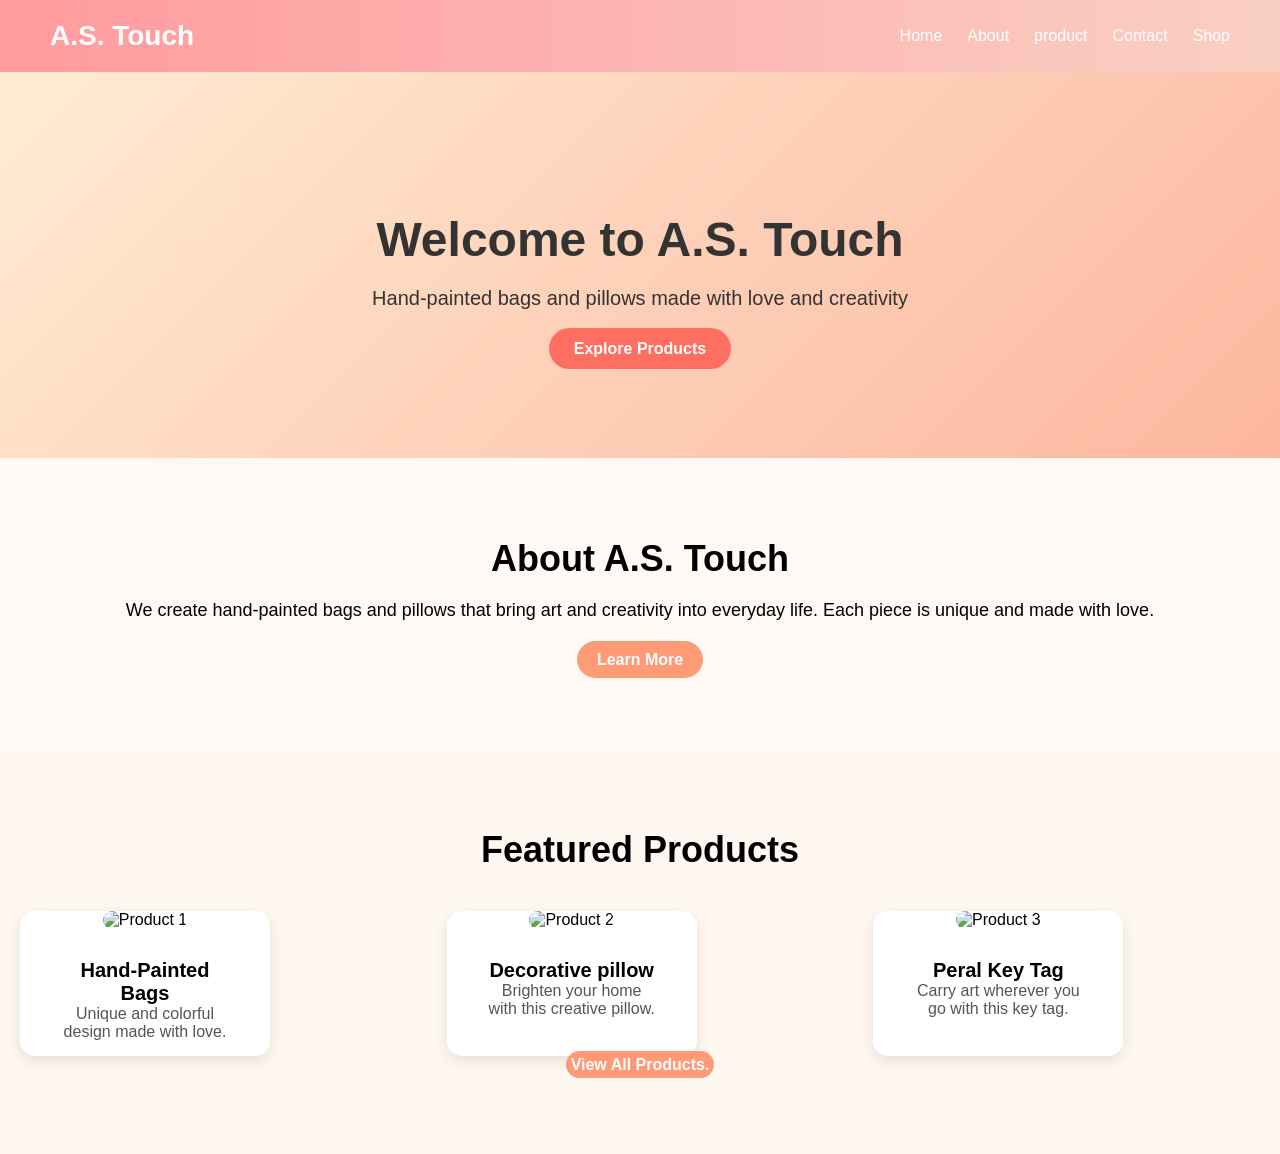
==== index.html @ d2380129 "updated" ====
<!DOCTYPE html>
<html>
    <head>
        <meta charset="UTF-8">
        <meta name="viewport" content="width=device-width, initial-scale=1.0">
        <title>A.S. Touch </title>
        <link rel="stylesheet" href="css/style.css">
        <link rel="stylesheet" href="css/hero.css">
        <link rel="stylesheet" href="css/about.css">
        <link rel="stylesheet" href="css/products.css">
       

    </head>

    <body>
        <nav class="navbar">
            <h2 class="logo">A.S. Touch</h2>

            <ul class="nav-links">
                <li><a href="index.html">Home</a></li>
                <li><a href="about.html">About</a></li>
                <li><a href="products.html">product</a></li>
                <li><a href="contact.html">Contact</a></li>
                <li><a href="shop.html">Shop</a></li>
            </ul>
        </nav>

            <section class="hero">
                <h1>Welcome to A.S. Touch</h1>
                <p>Hand-painted bags and pillows made with love and creativity</p>
                <a href="products.html" class="btn">Explore Products</a>
            </section>


            <section class="about-preview">
                <h2>About A.S. Touch</h2>
                <p>We create hand-painted bags and pillows that bring art and creativity into everyday life. Each piece is unique and made with love. </p>
                <a href="about.html" class="btn">Learn More</a>
            </section>

            <section class="featured-products">
                <h2>Featured Products</h2>

                <div class="product-container">
                    <div class="product-card">
                        <img src="https://via.placehold.com/250" alt="Product 1">
                        <h3>Hand-Painted Bags</h3>
                        <p>Unique and colorful design made with love.</p>
                    </div>

                    <div class="product-card">
                        <img src="https://via.placehold.com/250" alt="Product 2">
                        <h3>Decorative pillow</h3>
                        <p>Brighten your home with this creative pillow.</p>
                    </div>

                    <div class="product-card">
                        <img src="https://via.placehold.com/250" alt="Product 3">
                        <h3>Peral Key Tag</h3>
                        <p>Carry art wherever you go with this key tag.</p>
                    </div>
                </div>
                <div>
                       <a href="products.html" class="btn">View All Products.</a>
                </div>
            
            </section>
           



       
    </body>

    </html>
---- css/style.css ----
/* Reset */
* {
    margin: 0;
    padding: 10;
    box-sizing: border-box;
}

body {
    font-family: 'Poppins', sans-serif;
}

/* Navbar */
nav {
    display: flex;
    justify-content: space-between;
    align-items: center;
    padding: 20px 50px;
    background: linear-gradient(90deg, #ff9a9e, #fad0c4);
    position: relative;
    z-index: 10;
}

/* Logo */
nav .logo {
    font-size: 28px;
    font-weight: bold;
    color: #fff;
}

/* Nav links */
nav .nav-links {
    list-style: none;
    display: flex;
    gap: 25px;
}

nav .nav-links li a {
    text-decoration: none;
    color: #fff;
    font-weight: 500;
    transition: 0.3s;
}

nav .nav-links li a:hover {
    color: #ffde59;
}

/* Mobile responsive */
@media (max-width: 768px) {
    nav {
        flex-direction: column;
        padding: 15px 20px;
    }

    nav .nav-links {
        flex-direction: column;
        gap: 15px;
        margin-top: 10px;
        width: 100%;
        text-align: center;
    }

    nav .nav-links li a {
        display: block;
        padding: 10px 0;
    }
}
---- css/hero.css ----
.hero{
    text-align:center;
    padding: 100px 20px;
    background: linear-gradient(135deg, #ffecd2, #fcb69f);
    color: #333;
}

.hero h1 {
    font-size: 48px;
    margin-bottom: 20px;
    font-family: 'Poppins', sans-serif;
}

.hero p{
    font-size: 20px;
    margin-bottom: 30px;
}

.hero .btn{
    text-decoration: none;
    background: #ff6f61;
    color: #fff;
    padding: 12px 25px;
    border-radius: 25px;
    font-weight: bold;
    transition: 0.3s
}

.hero .btn:hover{
    background: #ff3b2e
}
---- css/about.css ----
.about-preview{
    text-align: center;
    padding: 80px 20px;
    background: #fef9f4;
}

.about-preview h2{
    font-size: 36px;
    margin-bottom: 20px;
}

.about-preview p{
    font-size: 18px;
    margin-bottom: 30px;
}

.about-preview .btn {
    text-decoration: none;
    background: #ff9a76;
    color: #fff;
    padding: 10px 20px;
    border-radius: 20px;
    font-weight: bold;
    transition: 0.3s;
}

.about-preview .btn:hover {
    background: #ff6f50;
}
/* about page*/
.about-section {
    max-width: 900px;
    margin: 50px auto;
    padding: 20px;
}

.about-text h2 {
    font-size: 28px;
    margin-top: 30px;
    color: #ff6f61;
}

.about-text p {
    font-size: 18px;
    line-height: 1.6;
    margin-top: 10px;
    color: #444
}

h1 {
    text-align: center;
    margin-top: 40px;
    font-size: 40px;
    color: #333;
}

.about-img {
    width: 100%;
    max-width: 450px;
    display: block;
    margin: 20px auto;
    border-radius: 15px;
}

.about-intro {
    text-align: center;
    padding: 80px 20px;
    background: linear-gradient(135deg, #fff7f0, #ffe8d6);
}

.about-intro h1 {
    font-size: 42px;
    margin-bottom: 20px;
}

.about-intro p {
    font-size: 18px;
    line-height: 1.6;
    max-width: 700px;
    margin: auto;

}

/* card section in about page */
.about-cards {
    display: flex;
    justify-content: center;
    gap:40px;
    padding: 60px 20px;
    flex-wrap: wrap;
}

.about-cards .card {
    background: #ffffff;
    width: 280px;
    padding: 25px;
    border-radius: 15px;
    box-shadow: 0 4px 15px rgba(0,0,0,0.1);
    text-align: center;
    transition: 0.3s;
}

.about-cards .card:hover {
    transform: translateY(-10px);
}

.about-cards h3 {
    margin-bottom: 15px;
    font-size: 22px;
}
---- css/products.css ----
.featured-products {
    padding: 80px 20px;
   background: #fff8f0;
    text-align: center;
}

.featured-products h2 {
    font-size: 36px;
    margin-bottom: 40px;
}

.product-container {
    display: grid;
    grid-template-columns: repeat(auto-fit, minmax(250px, 1fr));
    justify-content: center;
    gap: 40px;
    flex-wrap: wrap /*mobile support*/
}

/* single product card */
.product-card {
   background: #fff;
    margin: 0px 50xp;
    padding: 0px 40px;
    border-radius: 15px;
    box-shadow: 0 5px 15px rgba(0,0,0,0.1);
    width: 250px;
    transition: 0.3s, box-shadow 0.3s;
    overflow: hidden;
}
.product-card img {
    width: 100%;
    border-radius: 10px;
    margin-bottom: 15px;
    height: 200px;
    object-fit: cover;
    transition: transform 0.3s;
}


/* Image section */

.product-img {
    width: 100px;
    height: 200px;
    background: #f3f3f3;
    border-radius: 10px;
    overflow: hidden;
    display: flex;
    justify-content: center;
    align-items: center;
    position: relative;
    overflow: hidden;
    
}
.product-img img {
    width: 100%;
    height: 200px;
    object-fit: cover;
    display:block;
    margin:0 auto;
    transition: transform 0.3s;
}

/* zoom effect in hover */
.product-card:hover .product-img img {
    transition: scale(1,1);
}

.product-img .overlay {
    position: absolute;
    top: 0;
    left: 0;
    width: 100%;
    height: 100%;
    background: rgba(0,0,0,0.5);
    opacity: 0;
    display: flex;
    justify-content: center;
    align-items: center;
    transition: opacity 0.3s;
}

.product-card:hover .overlay {
    opacity: 1;
}

.product-img .overlay .btn {
    padding: 10px 20px;
    border-radius: 25px;
    font-weight: bold;
    background: #ff9a76;
    color: #fff;
    text-decoration: none;
    transition: 0.3s
}

.product-img .overlay .btn:hover {
    background: #ff6f50;
}

.product-card h3 {
    margin-top: 15px;
    font-size: 20px;
}

.product-card p {
    font-size: 16px;
    color: #555;
    margin-bottom: 15px;
}

.product-card:hover {
    transition: translateY(-8px);
    box-shadow: 0 8px 25px rgba(0,0,0,0.2);
}


.product-card:hover .product-img img {
    transform: scale(1.05);
}

/* product info */
.product-info {
    padding: 15px 20px;
    text-align: center;
}

.product-info h3 {
    font-size: 20px;
    margin-bottom: 10px;
    color: #333;
}

.product-info p {
    font-size: 16px;
    color: #555;
    margin-bottom: 15px;

}

.product-info .btn {
    text-decoration: none;
    background: #ff9a76;
    color: #fff;
    padding: 10px 20px;
    border-radius: 20px;
    font-weight: bold;
    transition: 0.3s
}


.product-info .btn:hover {
    background: #ff6f50;
}

.featured-products .btn {
    text-decoration: none;
    background: #ff9a76;
    color: #fff;
    padding: 5px 5px;
    border-radius: 20px;
    font-weight: bold;
    transition: 0.3s;
    margin-top: 40px;
}
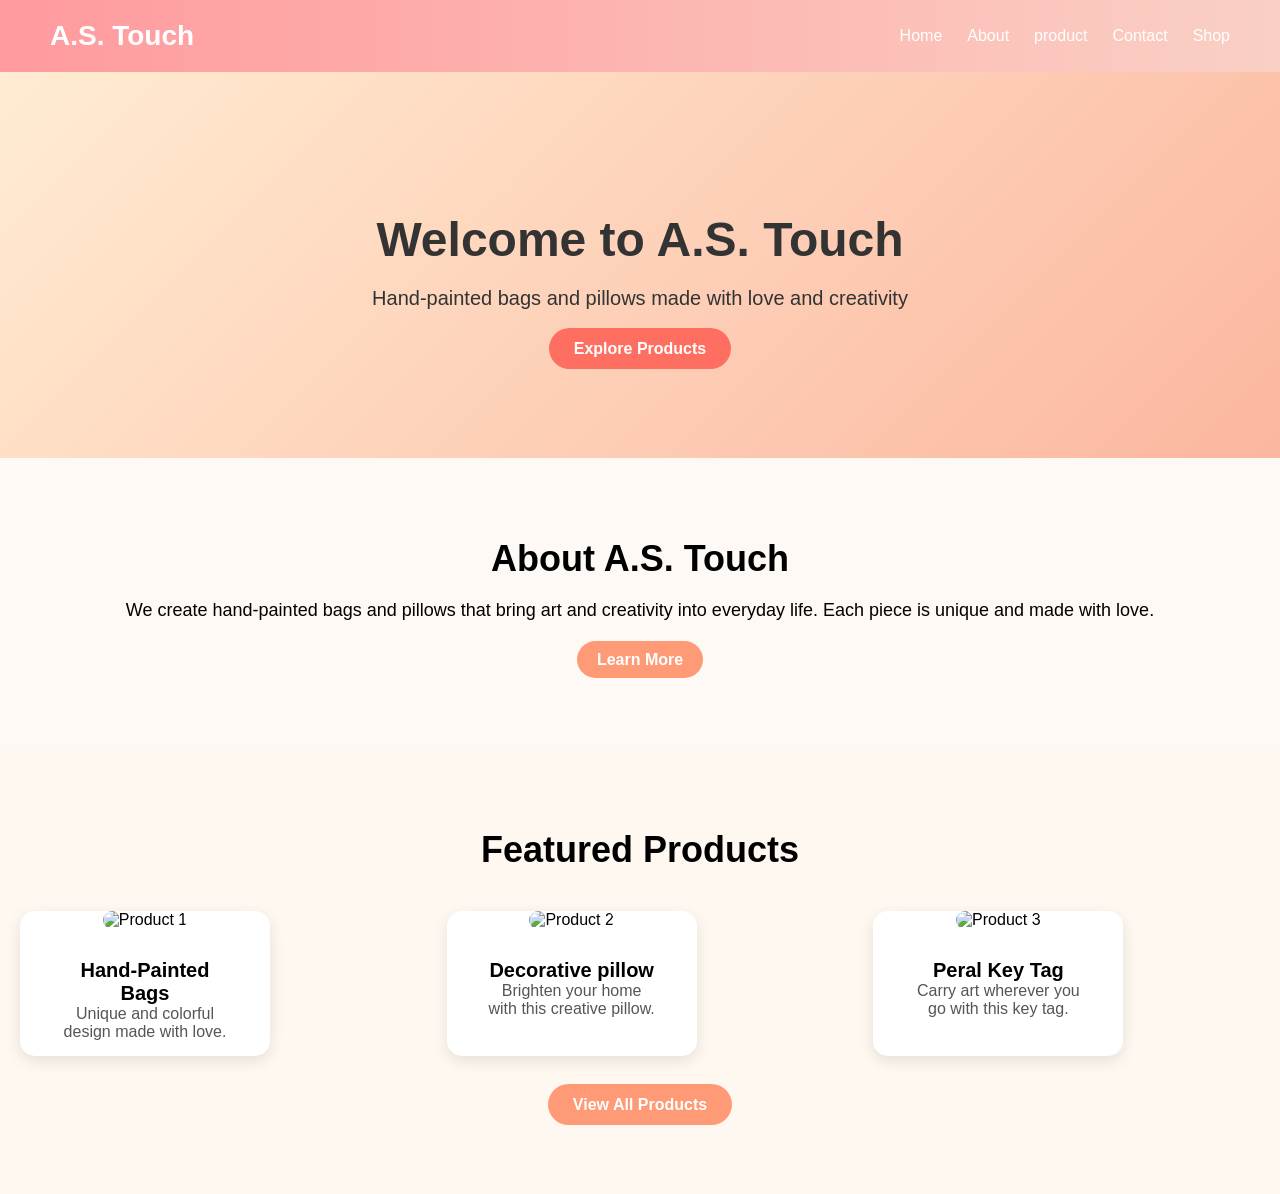
==== commit a86b5984: "Fix view all product button: add margin bottom to above div, change the style of button to matches t" ====
--- a/index.html
+++ b/index.html
@@ -8,8 +8,6 @@
         <link rel="stylesheet" href="css/hero.css">
         <link rel="stylesheet" href="css/about.css">
         <link rel="stylesheet" href="css/products.css">
-       
-
     </head>
 
     <body>
@@ -25,51 +23,46 @@
             </ul>
         </nav>
 
-            <section class="hero">
-                <h1>Welcome to A.S. Touch</h1>
-                <p>Hand-painted bags and pillows made with love and creativity</p>
-                <a href="products.html" class="btn">Explore Products</a>
-            </section>
+        <section class="hero">
+            <h1>Welcome to A.S. Touch</h1>
+            <p>Hand-painted bags and pillows made with love and creativity</p>
+            <a href="products.html" class="btn">Explore Products</a>
+        </section>
 
 
-            <section class="about-preview">
-                <h2>About A.S. Touch</h2>
-                <p>We create hand-painted bags and pillows that bring art and creativity into everyday life. Each piece is unique and made with love. </p>
-                <a href="about.html" class="btn">Learn More</a>
-            </section>
+        <section class="about-preview">
+            <h2>About A.S. Touch</h2>
+            <p>We create hand-painted bags and pillows that bring art and creativity into everyday life. Each piece is unique and made with love. </p>
+            <a href="about.html" class="btn">Learn More</a>
+        </section>
 
-            <section class="featured-products">
-                <h2>Featured Products</h2>
+        <section class="featured-products">
+            <h2>Featured Products</h2>
 
-                <div class="product-container">
-                    <div class="product-card">
-                        <img src="https://via.placehold.com/250" alt="Product 1">
-                        <h3>Hand-Painted Bags</h3>
-                        <p>Unique and colorful design made with love.</p>
-                    </div>
+            <div class="product-container">
+                <div class="product-card">
+                    <img src="https://via.placehold.com/250" alt="Product 1">
+                    <h3>Hand-Painted Bags</h3>
+                    <p>Unique and colorful design made with love.</p>
+                </div>
 
-                    <div class="product-card">
-                        <img src="https://via.placehold.com/250" alt="Product 2">
-                        <h3>Decorative pillow</h3>
-                        <p>Brighten your home with this creative pillow.</p>
-                    </div>
+                <div class="product-card">
+                    <img src="https://via.placehold.com/250" alt="Product 2">
+                    <h3>Decorative pillow</h3>
+                    <p>Brighten your home with this creative pillow.</p>
+                </div>
 
-                    <div class="product-card">
-                        <img src="https://via.placehold.com/250" alt="Product 3">
-                        <h3>Peral Key Tag</h3>
-                        <p>Carry art wherever you go with this key tag.</p>
-                    </div>
+                <div class="product-card">
+                    <img src="https://via.placehold.com/250" alt="Product 3">
+                    <h3>Peral Key Tag</h3>
+                    <p>Carry art wherever you go with this key tag.</p>
                 </div>
-                <div>
-                       <a href="products.html" class="btn">View All Products.</a>
-                </div>
-            
-            </section>
-           
+            </div>
 
-
-
-       
+            <div>
+                <a href="products.html" class="btn"> View All Products</a>
+            </div>
+        </section>
+        
     </body>
-
     </html>
--- a/css/products.css
+++ b/css/products.css
@@ -14,7 +14,8 @@
     grid-template-columns: repeat(auto-fit, minmax(250px, 1fr));
     justify-content: center;
     gap: 40px;
-    flex-wrap: wrap /*mobile support*/
+    flex-wrap: wrap; /*mobile support*/
+    margin-bottom: 40px;
 }
 
 /* single product card */
@@ -158,8 +159,8 @@
     text-decoration: none;
     background: #ff9a76;
     color: #fff;
-    padding: 5px 5px;
-    border-radius: 20px;
+    padding: 12px 25px;
+    border-radius: 25px;
     font-weight: bold;
     transition: 0.3s;
     margin-top: 40px;
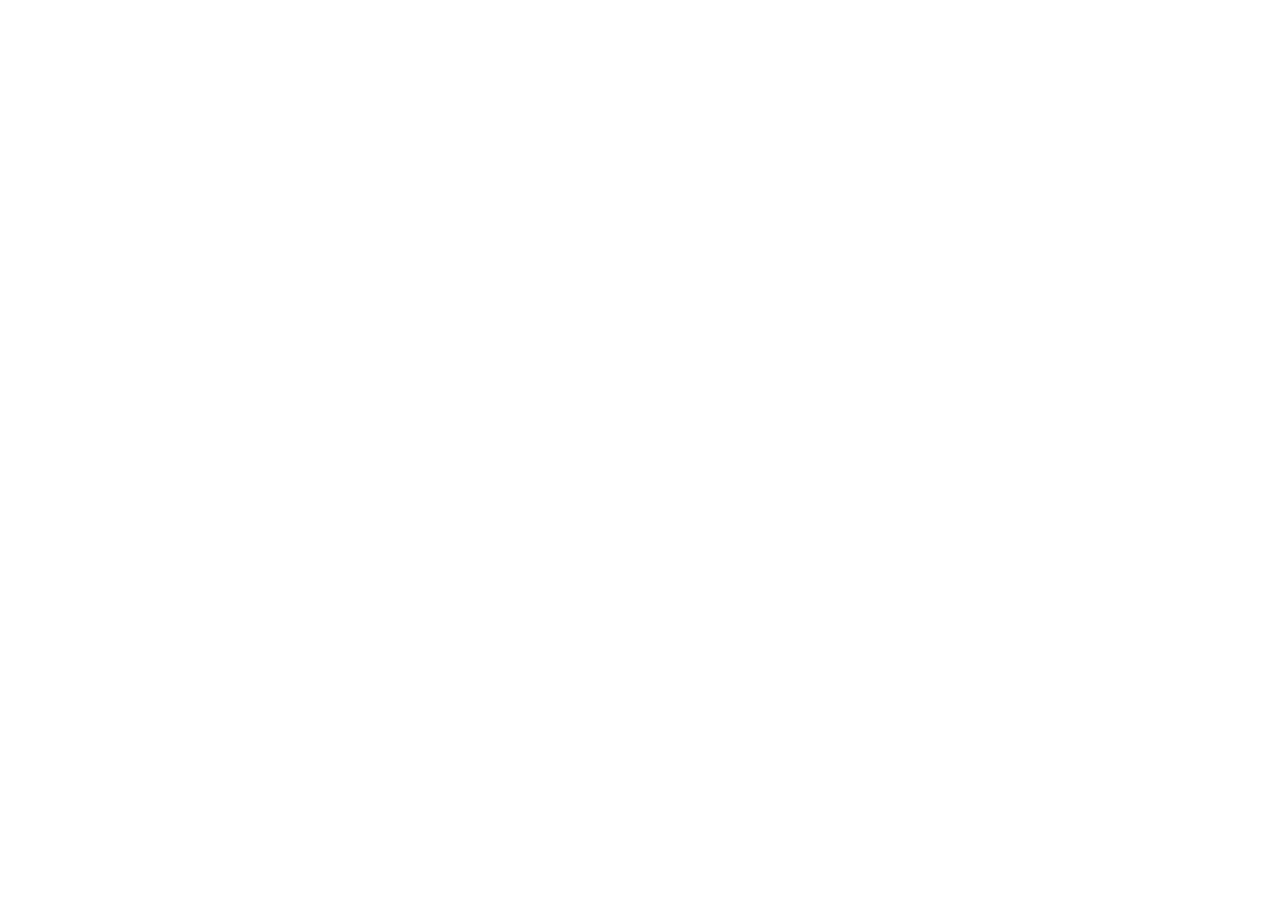
==== commit 22ce1166: "major update" ====
--- a/index.html
+++ b/index.html
@@ -1,68 +1,57 @@
-<!DOCTYPE html>
-<html>
-    <head>
-        <meta charset="UTF-8">
-        <meta name="viewport" content="width=device-width, initial-scale=1.0">
-        <title>A.S. Touch </title>
-        <link rel="stylesheet" href="css/style.css">
-        <link rel="stylesheet" href="css/hero.css">
-        <link rel="stylesheet" href="css/about.css">
-        <link rel="stylesheet" href="css/products.css">
-    </head>
+<!doctype html>
+<html lang="en">
+  <head>
+    <meta charset="UTF-8" />
+    <meta name="viewport" content="width=device-width, initial-scale=1.0" />
+    <title>A.S. Touch — Hand-Painted &amp; Hand-Knotted Bags | Handmade to Order</title>
+    <meta
+      name="description"
+      content="A.S. Touch creates one-of-a-kind hand-painted and hand-knotted bags. Each piece is made by hand, to order. International enquiries and custom commissions welcome."
+    />
+    <meta name="theme-color" content="#F7F1E8" />
+    <meta name="author" content="A.S. Touch" />
+    <meta name="keywords" content="handmade bags, hand-painted bags, hand-knotted bags, macramé bag, artisan tote, custom bag, A.S. Touch" />
+    <link rel="icon" type="image/svg+xml" href="/favicon.svg" />
 
-    <body>
-        <nav class="navbar">
-            <h2 class="logo">A.S. Touch</h2>
+    <meta property="og:type" content="website" />
+    <meta property="og:site_name" content="A.S. Touch" />
+    <meta property="og:title" content="A.S. Touch — Hand-Painted & Hand-Knotted Bags" />
+    <meta
+      property="og:description"
+      content="One-of-a-kind bags, painted and knotted by hand. Made to order for customers around the world."
+    />
+    <meta property="og:image" content="images/hero.jpg" />
+    <meta name="twitter:card" content="summary_large_image" />
+    <meta name="twitter:title" content="A.S. Touch — Hand-Painted & Hand-Knotted Bags" />
+    <meta name="twitter:image" content="images/hero.jpg" />
 
-            <ul class="nav-links">
-                <li><a href="index.html">Home</a></li>
-                <li><a href="about.html">About</a></li>
-                <li><a href="products.html">product</a></li>
-                <li><a href="contact.html">Contact</a></li>
-                <li><a href="shop.html">Shop</a></li>
-            </ul>
-        </nav>
+    <link rel="preconnect" href="https://fonts.googleapis.com" />
+    <link rel="preconnect" href="https://fonts.gstatic.com" crossorigin />
+    <link
+      href="https://fonts.googleapis.com/css2?family=Fraunces:ital,opsz,wght@0,9..144,300..600;1,9..144,300..500&family=Jost:wght@300..600&display=swap"
+      rel="stylesheet"
+    />
 
-        <section class="hero">
-            <h1>Welcome to A.S. Touch</h1>
-            <p>Hand-painted bags and pillows made with love and creativity</p>
-            <a href="products.html" class="btn">Explore Products</a>
-        </section>
-
-
-        <section class="about-preview">
-            <h2>About A.S. Touch</h2>
-            <p>We create hand-painted bags and pillows that bring art and creativity into everyday life. Each piece is unique and made with love. </p>
-            <a href="about.html" class="btn">Learn More</a>
-        </section>
-
-        <section class="featured-products">
-            <h2>Featured Products</h2>
-
-            <div class="product-container">
-                <div class="product-card">
-                    <img src="https://via.placehold.com/250" alt="Product 1">
-                    <h3>Hand-Painted Bags</h3>
-                    <p>Unique and colorful design made with love.</p>
-                </div>
-
-                <div class="product-card">
-                    <img src="https://via.placehold.com/250" alt="Product 2">
-                    <h3>Decorative pillow</h3>
-                    <p>Brighten your home with this creative pillow.</p>
-                </div>
-
-                <div class="product-card">
-                    <img src="https://via.placehold.com/250" alt="Product 3">
-                    <h3>Peral Key Tag</h3>
-                    <p>Carry art wherever you go with this key tag.</p>
-                </div>
-            </div>
-
-            <div>
-                <a href="products.html" class="btn"> View All Products</a>
-            </div>
-        </section>
-        
-    </body>
-    </html>
+    <script type="application/ld+json">
+      {
+        "@context": "https://schema.org",
+        "@type": "Organization",
+        "name": "A.S. Touch",
+        "description": "Handmade, hand-painted and hand-knotted bags made to order for customers worldwide.",
+        "email": "astouch@gmail.com",
+        "telephone": "0772409504",
+        "sameAs": ["https://www.instagram.com/a.s.touch"]
+      }
+    </script>
+  </head>
+  <body>
+    <div id="root"></div>
+    <noscript>
+      <div style="padding:2rem;font-family:Georgia,serif;text-align:center">
+        <h1>A.S. Touch — Hand-painted &amp; hand-knotted bags</h1>
+        <p>Please enable JavaScript to browse our collection. You can always reach us at astouch@gmail.com or on Instagram @a.s.touch.</p>
+      </div>
+    </noscript>
+    <script type="module" src="/src/main.tsx"></script>
+  </body>
+</html>
